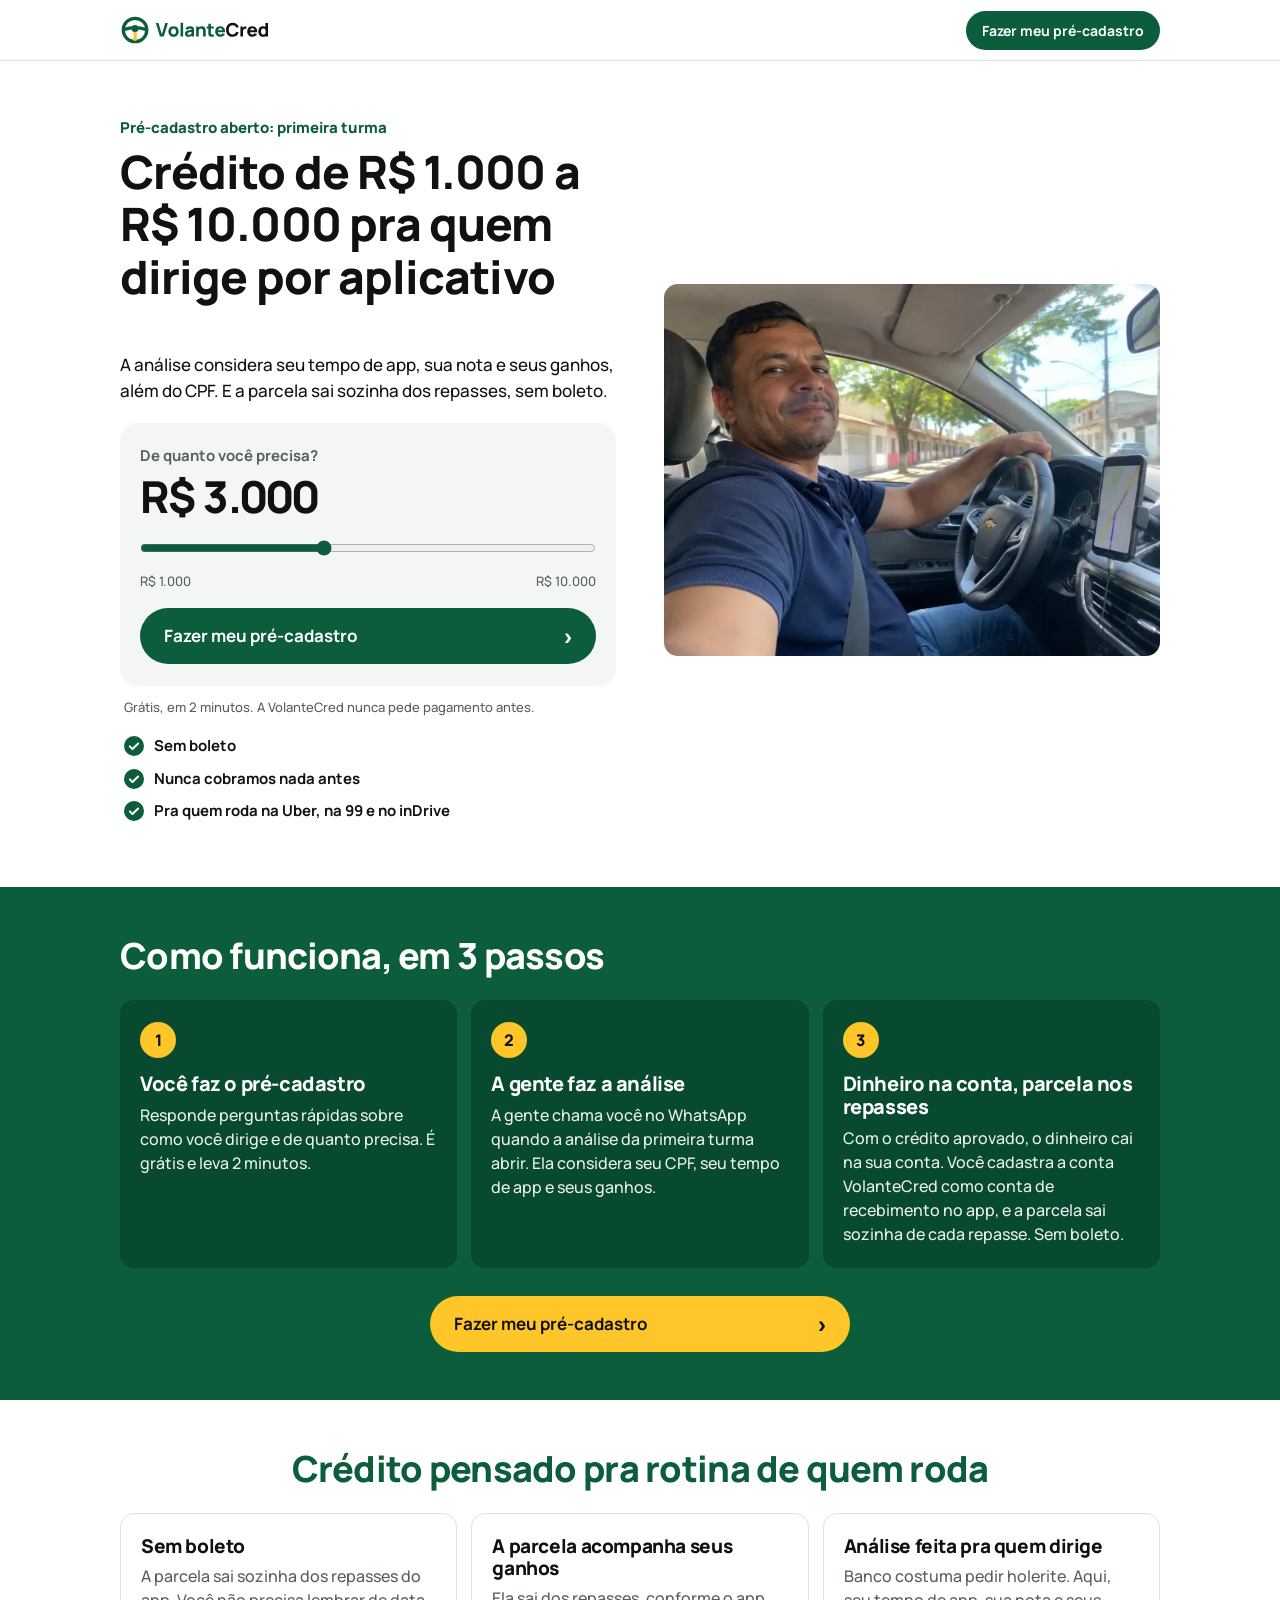
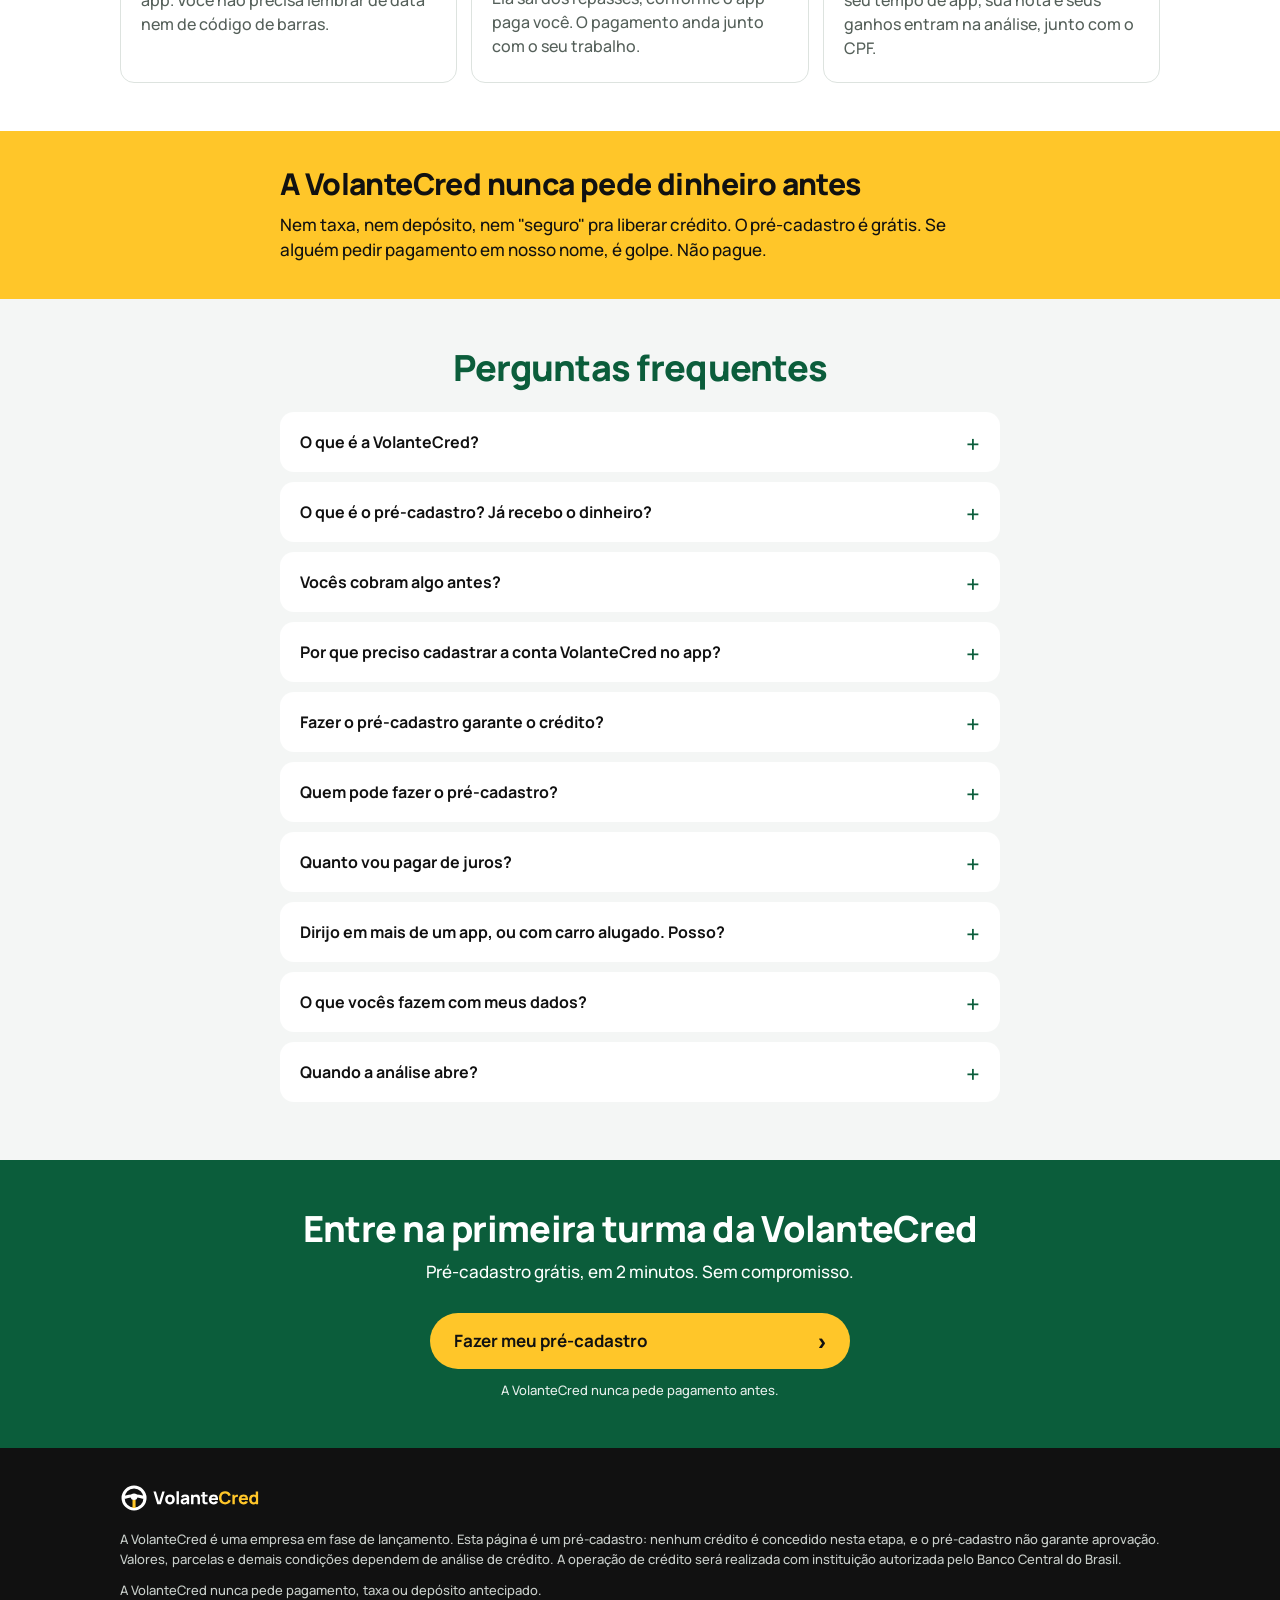
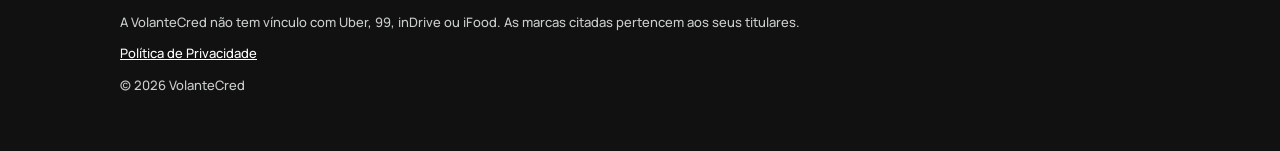
==== index.html @ 7fc00320 "Copy do Copy Chief na página e no quiz de 14 telas Co-Authored-By: Claude <noreply@anthropic.com>" ====
<!doctype html>
<html lang="pt-BR">
<head>
<meta charset="utf-8">
<meta name="viewport" content="width=device-width,initial-scale=1">
<title>VolanteCred | Crédito pra motorista de aplicativo</title>
<meta name="description" content="Pré-cadastro de crédito de R$ 1.000 a R$ 10.000 pra quem dirige por aplicativo. A parcela sai dos repasses do app, sem boleto. Grátis e sujeito a análise.">
<meta name="theme-color" content="#0B5D3B">
<link rel="icon" href="assets/favicon.png">
<link rel="apple-touch-icon" href="assets/apple-touch-icon.png">
<link rel="preload" href="assets/manrope-800.woff2" as="font" type="font/woff2" crossorigin>
<link rel="stylesheet" href="assets/site.css">
<meta name="robots" content="noindex">
<meta property="og:title" content="VolanteCred | Crédito pra motorista de aplicativo">
<meta property="og:description" content="Pré-cadastro de crédito de R$ 1.000 a R$ 10.000 pra quem dirige por aplicativo. A parcela sai dos repasses do app, sem boleto. Grátis e sujeito a análise.">
<meta property="og:image" content="assets/motorista.webp">
</head>
<body>

<div class="lp">
<header class="top"><div class="wrap">
  <img src="assets/volantecred-logo.svg" alt="VolanteCred" width="150" height="30">
  <button class="pill" data-quiz>Fazer meu pré-cadastro</button>
</div></header>

<main>
<section class="hero"><div class="wrap">
  <div>
    <p class="eyebrow">Pré-cadastro aberto: primeira turma</p>
    <h1>Crédito de R$ 1.000 a R$ 10.000 pra quem dirige por aplicativo</h1>
  </div>
  <img class="foto" src="assets/motorista.webp" srcset="assets/motorista-640.webp 640w, assets/motorista.webp 1100w" sizes="(min-width:860px) 500px, 100vw" width="1100" height="829" alt="Motorista de aplicativo dentro do carro" fetchpriority="high">
  <div>
    <p class="sub">A análise considera seu tempo de app, sua nota e seus ganhos, além do CPF. E a parcela sai sozinha dos repasses, sem boleto.</p>
    <div class="card">
      <label for="rng">De quanto você precisa?</label>
      <div class="valor" id="val">R$ 3.000</div>
      <input type="range" id="rng" min="0" max="5" step="1" value="2" aria-label="Valor">
      <div class="faixa"><span>R$ 1.000</span><span>R$ 10.000</span></div>
      <button class="btn" data-quiz>Fazer meu pré-cadastro</button>
    </div>
    <p class="nota">Grátis, em 2 minutos. A VolanteCred nunca pede pagamento antes.</p>
    <ul class="selos">
      <li><svg viewBox="0 0 24 24" width="20" height="20" aria-hidden="true"><circle cx="12" cy="12" r="12" fill="#0B5D3B"/><path d="M7 12.5l3.2 3.2L17 9" fill="none" stroke="#fff" stroke-width="2.4" stroke-linecap="round" stroke-linejoin="round"/></svg><span>Sem boleto</span></li>
      <li><svg viewBox="0 0 24 24" width="20" height="20" aria-hidden="true"><circle cx="12" cy="12" r="12" fill="#0B5D3B"/><path d="M7 12.5l3.2 3.2L17 9" fill="none" stroke="#fff" stroke-width="2.4" stroke-linecap="round" stroke-linejoin="round"/></svg><span>Nunca cobramos nada antes</span></li>
      <li><svg viewBox="0 0 24 24" width="20" height="20" aria-hidden="true"><circle cx="12" cy="12" r="12" fill="#0B5D3B"/><path d="M7 12.5l3.2 3.2L17 9" fill="none" stroke="#fff" stroke-width="2.4" stroke-linecap="round" stroke-linejoin="round"/></svg><span>Pra quem roda na Uber, na 99 e no inDrive</span></li>
    </ul>
  </div>
</div></section>

<section class="verde"><div class="wrap">
  <h2>Como funciona, em 3 passos</h2>
  <div class="trio">
    <div class="passo"><span class="n">1</span><h3>Você faz o pré-cadastro</h3><p>Responde perguntas rápidas sobre como você dirige e de quanto precisa. É grátis e leva 2 minutos.</p></div>
    <div class="passo"><span class="n">2</span><h3>A gente faz a análise</h3><p>A gente chama você no WhatsApp quando a análise da primeira turma abrir. Ela considera seu CPF, seu tempo de app e seus ganhos.</p></div>
    <div class="passo"><span class="n">3</span><h3>Dinheiro na conta, parcela nos repasses</h3><p>Com o crédito aprovado, o dinheiro cai na sua conta. Você cadastra a conta VolanteCred como conta de recebimento no app, e a parcela sai sozinha de cada repasse. Sem boleto.</p></div>
  </div>
  <div class="cta2"><button class="btn amarelo" data-quiz>Fazer meu pré-cadastro</button></div>
</div></section>

<section class="sec"><div class="wrap">
  <h2>Crédito pensado pra rotina de quem roda</h2>
  <div class="trio">
    <div class="vant"><h3>Sem boleto</h3><p>A parcela sai sozinha dos repasses do app. Você não precisa lembrar de data nem de código de barras.</p></div>
    <div class="vant"><h3>A parcela acompanha seus ganhos</h3><p>Ela sai dos repasses, conforme o app paga você. O pagamento anda junto com o seu trabalho.</p></div>
    <div class="vant"><h3>Análise feita pra quem dirige</h3><p>Banco costuma pedir holerite. Aqui, seu tempo de app, sua nota e seus ganhos entram na análise, junto com o CPF.</p></div>
  </div>
</div></section>

<section class="alerta"><div class="wrap">
  <h2>A VolanteCred nunca pede dinheiro antes</h2>
  <p>Nem taxa, nem depósito, nem "seguro" pra liberar crédito. O pré-cadastro é grátis. Se alguém pedir pagamento em nosso nome, é golpe. Não pague.</p>
</div></section>

<section class="sec cinza"><div class="wrap">
  <h2>Perguntas frequentes</h2>
  <div class="faq">
    <details><summary>O que é a VolanteCred?</summary><p>É uma empresa de crédito pra motorista de aplicativo, em fase de lançamento. O crédito vai de R$ 1.000 a R$ 10.000, e a parcela é descontada dos repasses do app, sem boleto.</p></details>
    <details><summary>O que é o pré-cadastro? Já recebo o dinheiro?</summary><p>Ainda não. O pré-cadastro coloca você na primeira turma. Nenhum crédito é liberado nesta etapa. Quando a análise abrir, a gente chama você no WhatsApp.</p></details>
    <details><summary>Vocês cobram algo antes?</summary><p>Não. Nunca. O pré-cadastro é grátis, e a VolanteCred não pede taxa, depósito nem pagamento antecipado pra liberar crédito. Se alguém pedir dinheiro em nosso nome, é golpe.</p></details>
    <details><summary>Por que preciso cadastrar a conta VolanteCred no app?</summary><p>Porque é assim que a parcela sai sozinha. Você coloca a conta VolanteCred como conta de recebimento no app. O repasse cai nela, a parcela é descontada e o restante fica com você. Isso só acontece se o crédito for aprovado e você aceitar as condições. No pré-cadastro, você não muda nada no app.</p></details>
    <details><summary>Fazer o pré-cadastro garante o crédito?</summary><p>Não. O pré-cadastro coloca você na primeira turma. A aprovação, o valor e as parcelas dependem de análise de crédito.</p></details>
    <details><summary>Quem pode fazer o pré-cadastro?</summary><p>Todo motorista de aplicativo. A análise considera o CPF, seu histórico no app e seus ganhos. A gente não promete aprovação pra ninguém.</p></details>
    <details><summary>Quanto vou pagar de juros?</summary><p>As condições dependem da análise de cada motorista. Antes de fechar, você vê o valor de cada parcela e o custo total, por escrito. Só segue se concordar.</p></details>
    <details><summary>Dirijo em mais de um app, ou com carro alugado. Posso?</summary><p>Pode. O pré-cadastro vale pra quem roda na Uber, na 99, no inDrive ou em mais de um app, com carro próprio, financiado ou alugado.</p></details>
    <details><summary>O que vocês fazem com meus dados?</summary><p>Seus dados são usados pra pré-análise de crédito e pra falar com você pelo WhatsApp, como está na <a href="privacidade.html">Política de Privacidade</a>. O pré-cadastro não pede senha de banco nem de aplicativo.</p></details>
    <details><summary>Quando a análise abre?</summary><p>Ainda não temos data fechada. Quem faz o pré-cadastro é avisado pelo WhatsApp quando abrir.</p></details>
  </div>
</div></section>

<section class="final"><div class="wrap">
  <h2>Entre na primeira turma da VolanteCred</h2>
  <p>Pré-cadastro grátis, em 2 minutos. Sem compromisso.</p>
  <div class="cta2"><button class="btn amarelo" data-quiz>Fazer meu pré-cadastro</button></div>
  <p class="mini">A VolanteCred nunca pede pagamento antes.</p>
</div></section>
</main>

<footer><div class="wrap">
  <img src="assets/volantecred-logo-branco.svg" alt="VolanteCred" width="140" height="28">
  <p>A VolanteCred é uma empresa em fase de lançamento. Esta página é um pré-cadastro: nenhum crédito é concedido nesta etapa, e o pré-cadastro não garante aprovação. Valores, parcelas e demais condições dependem de análise de crédito. A operação de crédito será realizada com instituição autorizada pelo Banco Central do Brasil.</p>
  <p>A VolanteCred nunca pede pagamento, taxa ou depósito antecipado.</p>
  <p>A VolanteCred não tem vínculo com Uber, 99, inDrive ou iFood. As marcas citadas pertencem aos seus titulares.</p>
  <p><a href="privacidade.html">Política de Privacidade</a></p>
  <p>© 2026 VolanteCred</p>
</div></footer>
</div>

<div class="quiz" id="quiz" aria-live="polite">
  <div class="qtop">
    <div class="qbar">
      <button class="volta" id="volta" aria-label="Voltar">‹</button>
      <img src="assets/volantecred-logo.svg" alt="VolanteCred" width="120" height="24">
      <span class="cont" id="cont"></span>
    </div>
    <div class="prog"><i id="prog"></i></div>
  </div>
  <div class="qbody" id="qbody"></div>
</div>

<script src="assets/config.js"></script>
<script src="assets/quiz.js"></script>
</body>
</html>
---- assets/site.css ----
@font-face{font-family:Manrope;font-weight:500;font-display:swap;src:url(manrope-500.woff2) format("woff2")}
@font-face{font-family:Manrope;font-weight:700;font-display:swap;src:url(manrope-700.woff2) format("woff2")}
@font-face{font-family:Manrope;font-weight:800;font-display:swap;src:url(manrope-800.woff2) format("woff2")}
:root{--g:#0B5D3B;--g2:#084A2F;--y:#FFC629;--k:#111;--bg:#F4F6F5;--mut:#55605A;--line:#DDE3DF}
*{box-sizing:border-box}
html{-webkit-text-size-adjust:100%}
body{margin:0;font-family:Manrope,system-ui,-apple-system,"Segoe UI",Roboto,sans-serif;font-weight:500;color:var(--k);background:#fff;font-size:16px;line-height:1.5}
img{max-width:100%;height:auto;display:block}
a{color:var(--g)}
h1,h2,h3{font-weight:800;letter-spacing:-.02em;line-height:1.15;margin:0}
.wrap{max-width:1080px;margin:0 auto;padding:0 20px}
.top{position:sticky;top:0;z-index:5;background:#fff;border-bottom:1px solid var(--line)}
.top .wrap{display:flex;align-items:center;justify-content:space-between;height:60px}
.top img{height:26px;width:auto}
.pill{display:inline-flex;align-items:center;justify-content:center;border:0;border-radius:999px;background:var(--g);color:#fff;font:700 13px Manrope,sans-serif;padding:10px 13px;white-space:nowrap;cursor:pointer;text-decoration:none}
.hero{padding:28px 0 36px}
.eyebrow{color:var(--g);font-weight:800;font-size:15px;margin:0 0 6px}
.hero h1{font-size:32px}
.hero .foto{border-radius:14px;margin:20px 0 16px;width:100%;aspect-ratio:4/3;object-fit:cover;background:var(--bg)}
.hero p.sub{margin:0 0 20px;font-size:17px}
.card{background:var(--bg);border-radius:18px;padding:22px 20px}
.card label{display:block;font-weight:700;font-size:15px;color:var(--mut)}
.valor{font-size:44px;font-weight:800;letter-spacing:-.03em;line-height:1.1;margin:4px 0 10px;font-variant-numeric:tabular-nums}
input[type=range]{width:100%;height:36px;accent-color:var(--g);margin:0}
.faixa{display:flex;justify-content:space-between;font-size:13px;color:var(--mut);margin-bottom:16px}
.btn{display:flex;align-items:center;justify-content:space-between;width:100%;border:0;border-radius:999px;background:var(--g);color:#fff;font:700 17px Manrope,sans-serif;padding:16px 24px;cursor:pointer;min-height:56px}
.btn:disabled{opacity:.45;cursor:default}
.btn::after{content:"›";font-size:24px;line-height:1;margin-left:12px}
.nota{font-size:13px;color:var(--mut);margin:12px 4px 0}
.verde{background:var(--g);color:#fff;padding:48px 0}
.verde h2{font-size:28px;margin-bottom:24px}
.passo{background:var(--g2);border-radius:14px;padding:22px 20px;margin-bottom:10px}
.passo .n{display:inline-flex;width:36px;height:36px;border-radius:50%;background:var(--y);color:var(--k);font-weight:800;align-items:center;justify-content:center;margin-bottom:14px}
.passo h3{font-size:20px;margin-bottom:8px}
.passo p{margin:0;opacity:.92}
.sec{padding:48px 0}
.sec h2{font-size:28px;color:var(--g);text-align:center;margin-bottom:24px}
.vant{border:1px solid var(--line);border-radius:14px;padding:22px 20px;margin-bottom:10px}
.vant h3{font-size:19px;margin-bottom:6px}
.vant p{margin:0;color:var(--mut)}
.cinza{background:var(--bg)}
details{background:#fff;border-radius:14px;margin-bottom:10px;padding:0 20px}
summary{font-weight:700;padding:18px 28px 18px 0;cursor:pointer;list-style:none;position:relative}
summary::-webkit-details-marker{display:none}
summary::after{content:"+";position:absolute;right:0;top:14px;font-size:24px;font-weight:500;color:var(--g)}
details[open] summary::after{content:"−"}
details p{margin:0;padding:0 0 18px;color:var(--mut)}
.cta2{max-width:420px;margin:28px auto 0}
footer{background:var(--k);color:#C9CFCB;padding:36px 0 44px;font-size:13px}
footer img{height:28px;width:auto;margin-bottom:18px}
footer p{margin:0 0 12px}
footer a{color:#fff}
.selos{list-style:none;margin:18px 4px 0;padding:0;display:flex;flex-direction:column;gap:10px}
.selos li{display:flex;align-items:center;gap:10px;font-weight:700;font-size:15px}
.selos svg{flex:none}
.btn.amarelo{background:var(--y);color:var(--k)}
.alerta{background:var(--y);padding:36px 0}
.alerta .wrap{max-width:760px}
.alerta h2{font-size:24px;margin-bottom:10px}
.alerta p{margin:0;font-size:17px}
.final{background:var(--g);color:#fff;padding:48px 0;text-align:center}
.final h2{font-size:28px;margin-bottom:10px}
.final p{margin:0;font-size:17px}
.final .mini{font-size:13px;opacity:.9;margin-top:12px}
/* quiz */
.quiz{display:none;min-height:100vh;min-height:100dvh;background:#fff}
body.q .quiz{display:block}
body.q .lp{display:none}
.qtop{position:sticky;top:0;background:#fff;z-index:5;padding:14px 20px 12px;max-width:560px;margin:0 auto}
.qbar{display:flex;align-items:center;gap:12px}
.volta{border:0;background:var(--bg);width:40px;height:40px;border-radius:50%;font-size:22px;line-height:1;cursor:pointer;color:var(--k);flex:none}
.volta[hidden]{display:block;visibility:hidden}
.qbar img{height:24px;width:auto;margin:0 auto}
.cont{width:40px;flex:none}
.prog{height:6px;border-radius:3px;background:var(--bg);margin-top:12px;overflow:hidden}
.prog i{display:block;height:100%;width:0;background:var(--g);border-radius:3px;transition:width .25s}
.qbody{max-width:560px;margin:0 auto;padding:18px 20px 40px}
.qbody .av{color:var(--g);font-weight:800;font-size:14px;margin:0 0 6px}
.qbody h2{font-size:24px;margin-bottom:6px}
.qbody .dica{color:var(--mut);margin:0 0 16px;font-size:15px}
.ops{display:flex;flex-direction:column;gap:10px;margin:18px 0 20px}
.op{display:flex;align-items:center;gap:12px;width:100%;text-align:left;border:2px solid var(--line);background:#fff;border-radius:14px;padding:16px 18px;font:700 17px Manrope,sans-serif;color:var(--k);cursor:pointer;min-height:58px}
.op .m{flex:none;width:22px;height:22px;border-radius:50%;border:2px solid #AEB8B2}
.op.multi .m{border-radius:6px}
.op.on{border-color:var(--g);background:#EEF6F1}
.op.on .m{border-color:var(--g);background:var(--g);box-shadow:inset 0 0 0 4px #fff}
.campo{margin:14px 0}
.campo label{display:block;font-weight:700;font-size:15px;margin-bottom:6px}
.campo label small{font-weight:500;color:var(--mut)}
.campo input,.campo select{width:100%;border:2px solid var(--line);border-radius:12px;padding:14px 14px;font:500 17px Manrope,sans-serif;color:var(--k);background:#fff;min-height:54px;appearance:none;-webkit-appearance:none}
.campo input:focus,.campo select:focus{outline:0;border-color:var(--g)}
.campo.err input,.campo.err select{border-color:#C62828}
.campo .e{display:none;color:#C62828;font-size:13px;margin-top:5px}
.campo.err .e{display:block}
.hp{position:absolute;left:-9999px;width:1px;height:1px;opacity:0}
.aceite{display:flex;gap:12px;align-items:flex-start;border:2px solid var(--line);border-radius:14px;padding:16px;margin:18px 0 8px;cursor:pointer}
.aceite input{flex:none;width:24px;height:24px;margin:1px 0 0;accent-color:var(--g)}
.aceite.err{border-color:#C62828}
.erro{color:#C62828;font-size:14px;margin:10px 0}
.seg{font-size:13px;color:var(--mut);margin-top:14px}
.fim{text-align:center;padding-top:40px}
.fim .ok{width:72px;height:72px;border-radius:50%;background:var(--g);color:#fff;font-size:38px;display:flex;align-items:center;justify-content:center;margin:0 auto 20px}
.fim h2{font-size:28px;margin-bottom:12px}
.fim p{color:var(--mut);font-size:17px}
.fim .imp{background:#FFF4CC;border-radius:14px;padding:16px 18px;color:var(--k);font-size:15px;text-align:left;margin-top:22px}
/* legal */
.legal{max-width:720px;margin:0 auto;padding:32px 20px 56px}
.legal h1{font-size:30px;margin-bottom:8px}
.legal h2{font-size:20px;margin:28px 0 8px;color:var(--g)}
.legal p,.legal li{color:#2B332E}
@media(min-width:860px){
 .hero{padding:56px 0 64px}
 .hero .wrap{display:grid;grid-template-columns:1fr 1fr;gap:48px;align-items:center}
 .hero h1{font-size:46px}
 .hero .foto{margin:0;grid-column:2;grid-row:1/span 2}
 .trio{display:grid;grid-template-columns:repeat(3,1fr);gap:14px}
 .trio>*{margin:0}
 .verde h2,.sec h2,.final h2{font-size:36px}
 .alerta h2{font-size:30px}
 .top img{height:30px}
 .pill{font-size:14px;padding:10px 16px}
 .faq{max-width:720px;margin:0 auto}
}
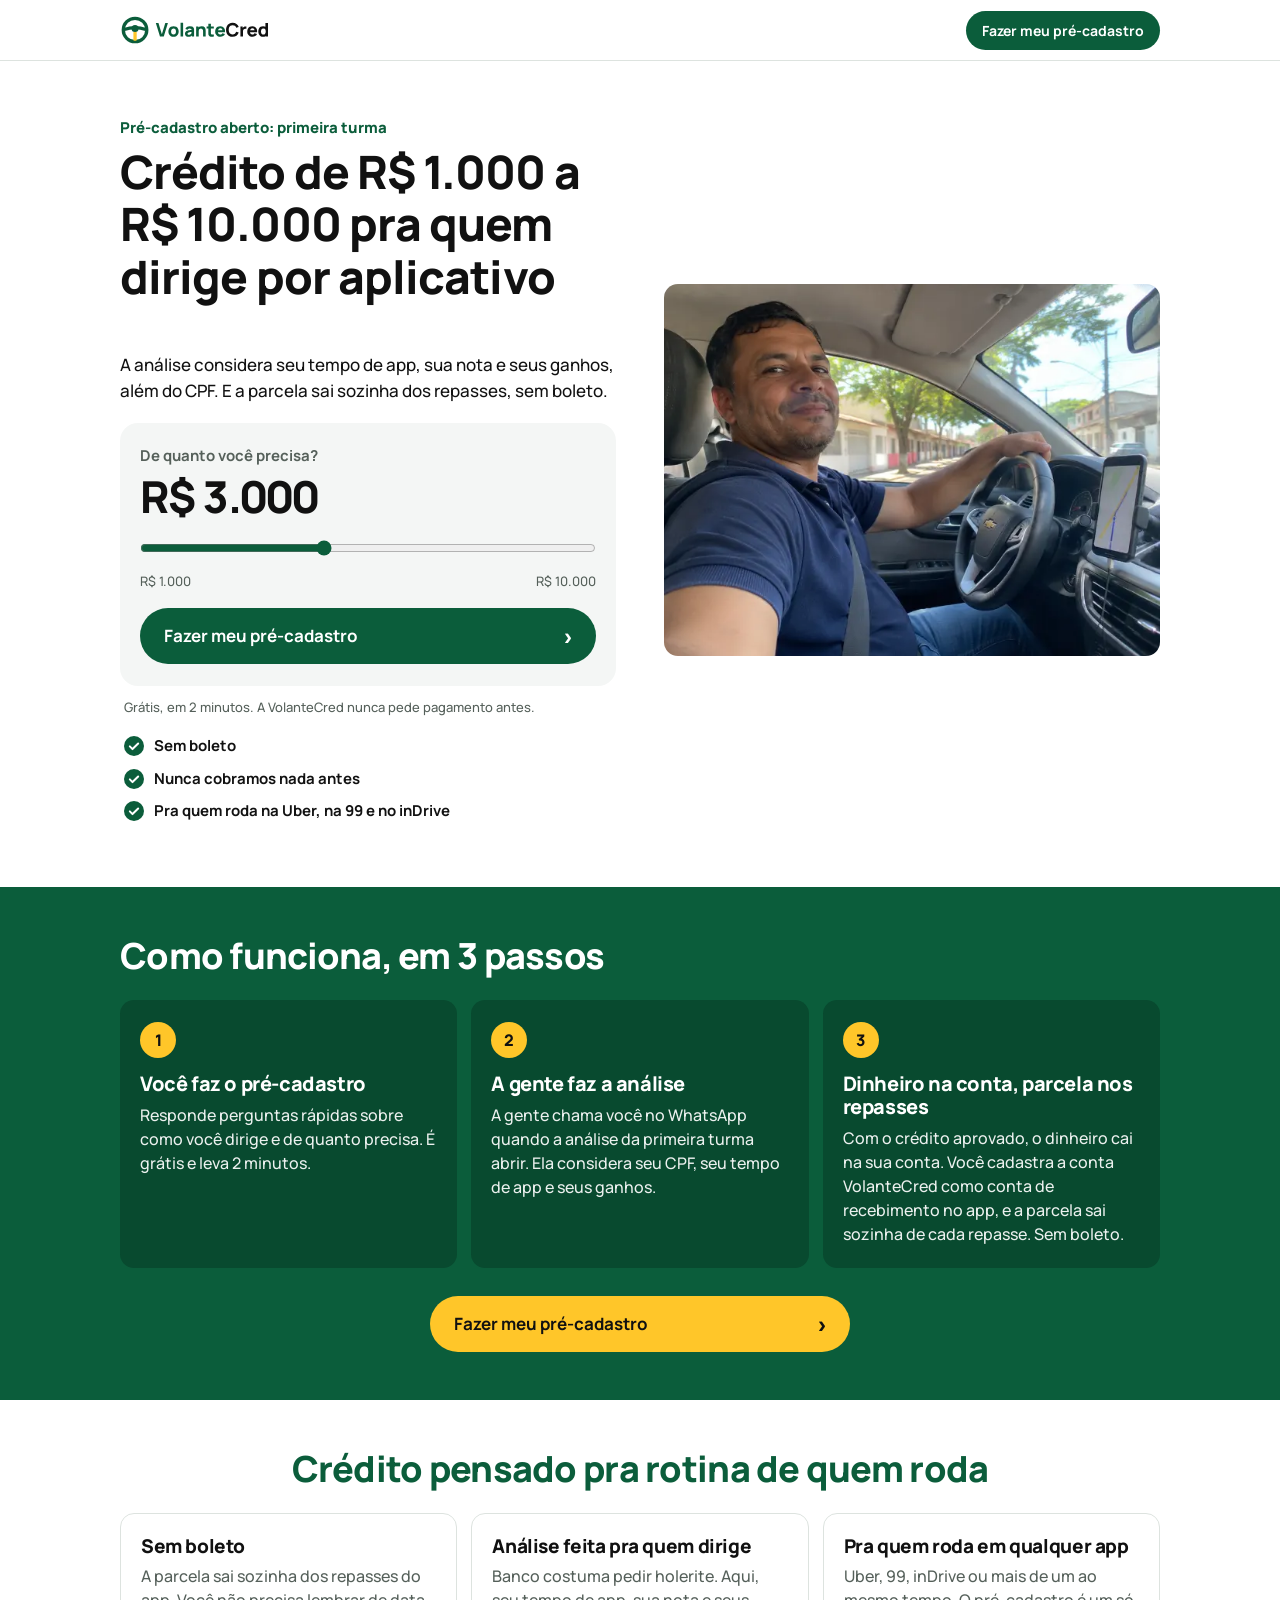
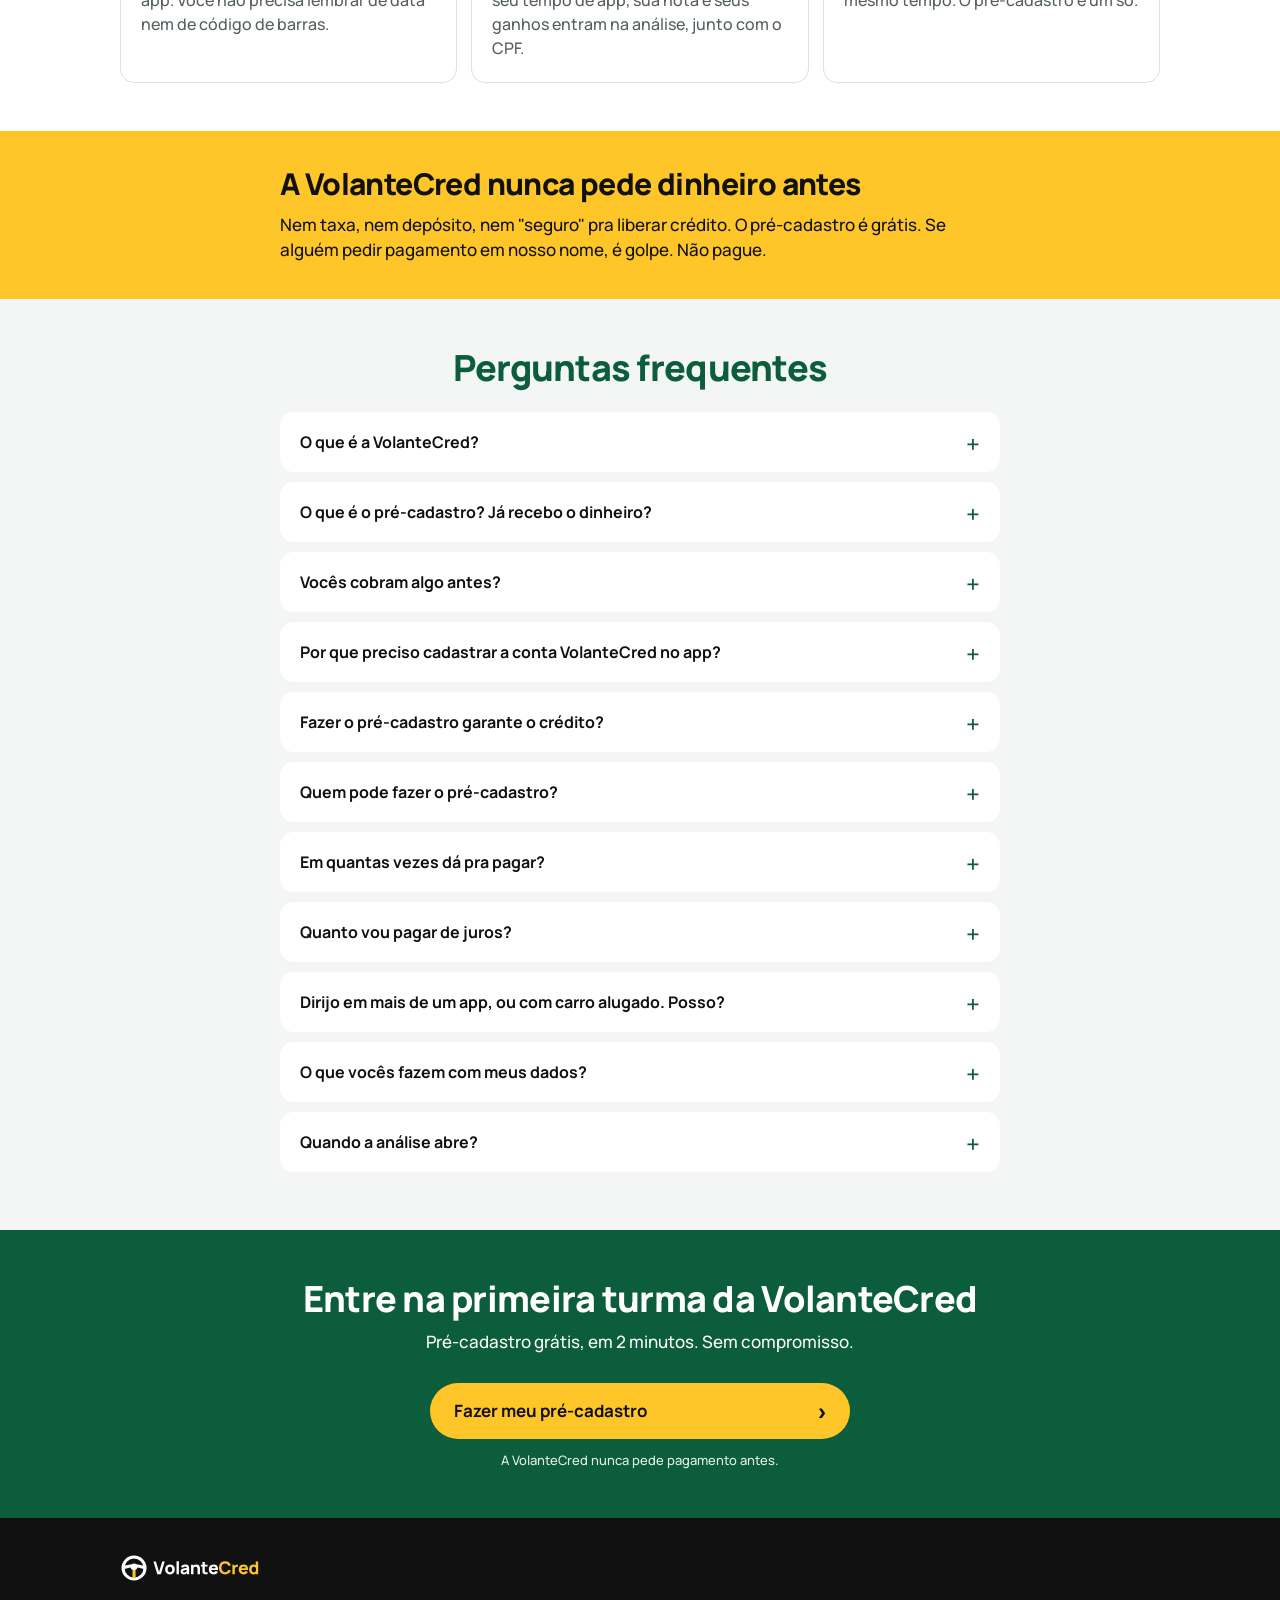
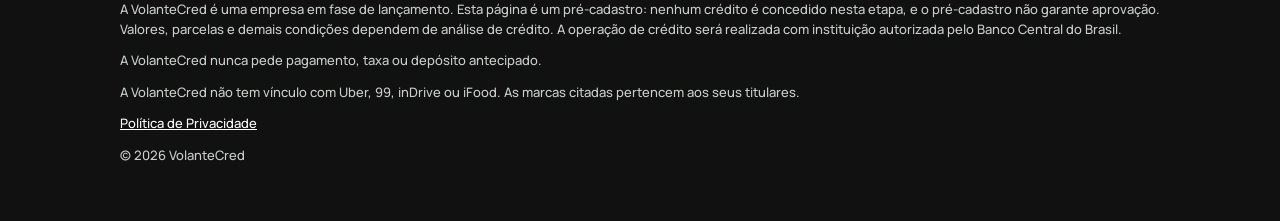
==== commit be23d606: "Página: sai a vantagem da parcela variável, entra FAQ das parcelas Co-Authored-By: Claude <noreply@a" ====
--- a/index.html
+++ b/index.html
@@ -62,8 +62,8 @@
   <h2>Crédito pensado pra rotina de quem roda</h2>
   <div class="trio">
     <div class="vant"><h3>Sem boleto</h3><p>A parcela sai sozinha dos repasses do app. Você não precisa lembrar de data nem de código de barras.</p></div>
-    <div class="vant"><h3>A parcela acompanha seus ganhos</h3><p>Ela sai dos repasses, conforme o app paga você. O pagamento anda junto com o seu trabalho.</p></div>
     <div class="vant"><h3>Análise feita pra quem dirige</h3><p>Banco costuma pedir holerite. Aqui, seu tempo de app, sua nota e seus ganhos entram na análise, junto com o CPF.</p></div>
+    <div class="vant"><h3>Pra quem roda em qualquer app</h3><p>Uber, 99, inDrive ou mais de um ao mesmo tempo. O pré-cadastro é um só.</p></div>
   </div>
 </div></section>
 
@@ -81,6 +81,7 @@
     <details><summary>Por que preciso cadastrar a conta VolanteCred no app?</summary><p>Porque é assim que a parcela sai sozinha. Você coloca a conta VolanteCred como conta de recebimento no app. O repasse cai nela, a parcela é descontada e o restante fica com você. Isso só acontece se o crédito for aprovado e você aceitar as condições. No pré-cadastro, você não muda nada no app.</p></details>
     <details><summary>Fazer o pré-cadastro garante o crédito?</summary><p>Não. O pré-cadastro coloca você na primeira turma. A aprovação, o valor e as parcelas dependem de análise de crédito.</p></details>
     <details><summary>Quem pode fazer o pré-cadastro?</summary><p>Todo motorista de aplicativo. A análise considera o CPF, seu histórico no app e seus ganhos. A gente não promete aprovação pra ninguém.</p></details>
+    <details><summary>Em quantas vezes dá pra pagar?</summary><p>No pré-cadastro, você escolhe entre 6, 10 ou 12 parcelas mensais. As condições finais dependem da análise.</p></details>
     <details><summary>Quanto vou pagar de juros?</summary><p>As condições dependem da análise de cada motorista. Antes de fechar, você vê o valor de cada parcela e o custo total, por escrito. Só segue se concordar.</p></details>
     <details><summary>Dirijo em mais de um app, ou com carro alugado. Posso?</summary><p>Pode. O pré-cadastro vale pra quem roda na Uber, na 99, no inDrive ou em mais de um app, com carro próprio, financiado ou alugado.</p></details>
     <details><summary>O que vocês fazem com meus dados?</summary><p>Seus dados são usados pra pré-análise de crédito e pra falar com você pelo WhatsApp, como está na <a href="privacidade.html">Política de Privacidade</a>. O pré-cadastro não pede senha de banco nem de aplicativo.</p></details>
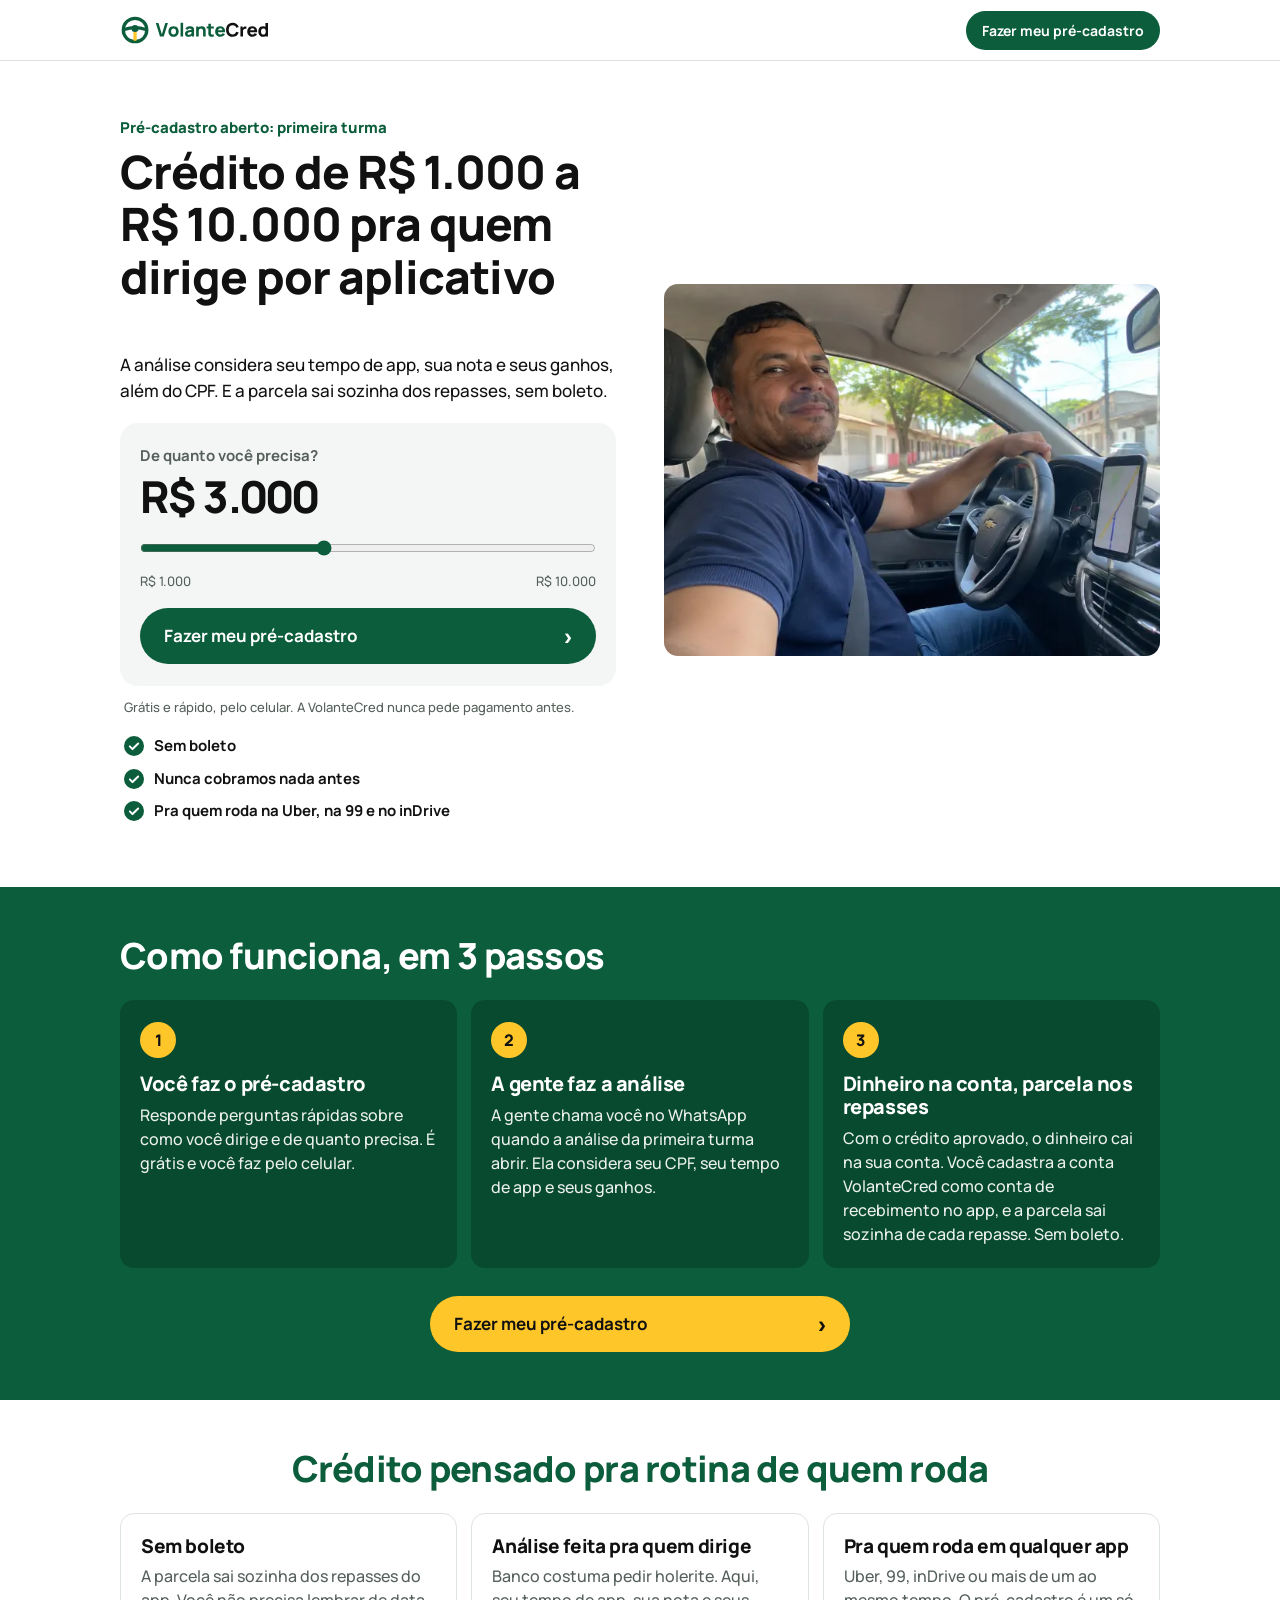
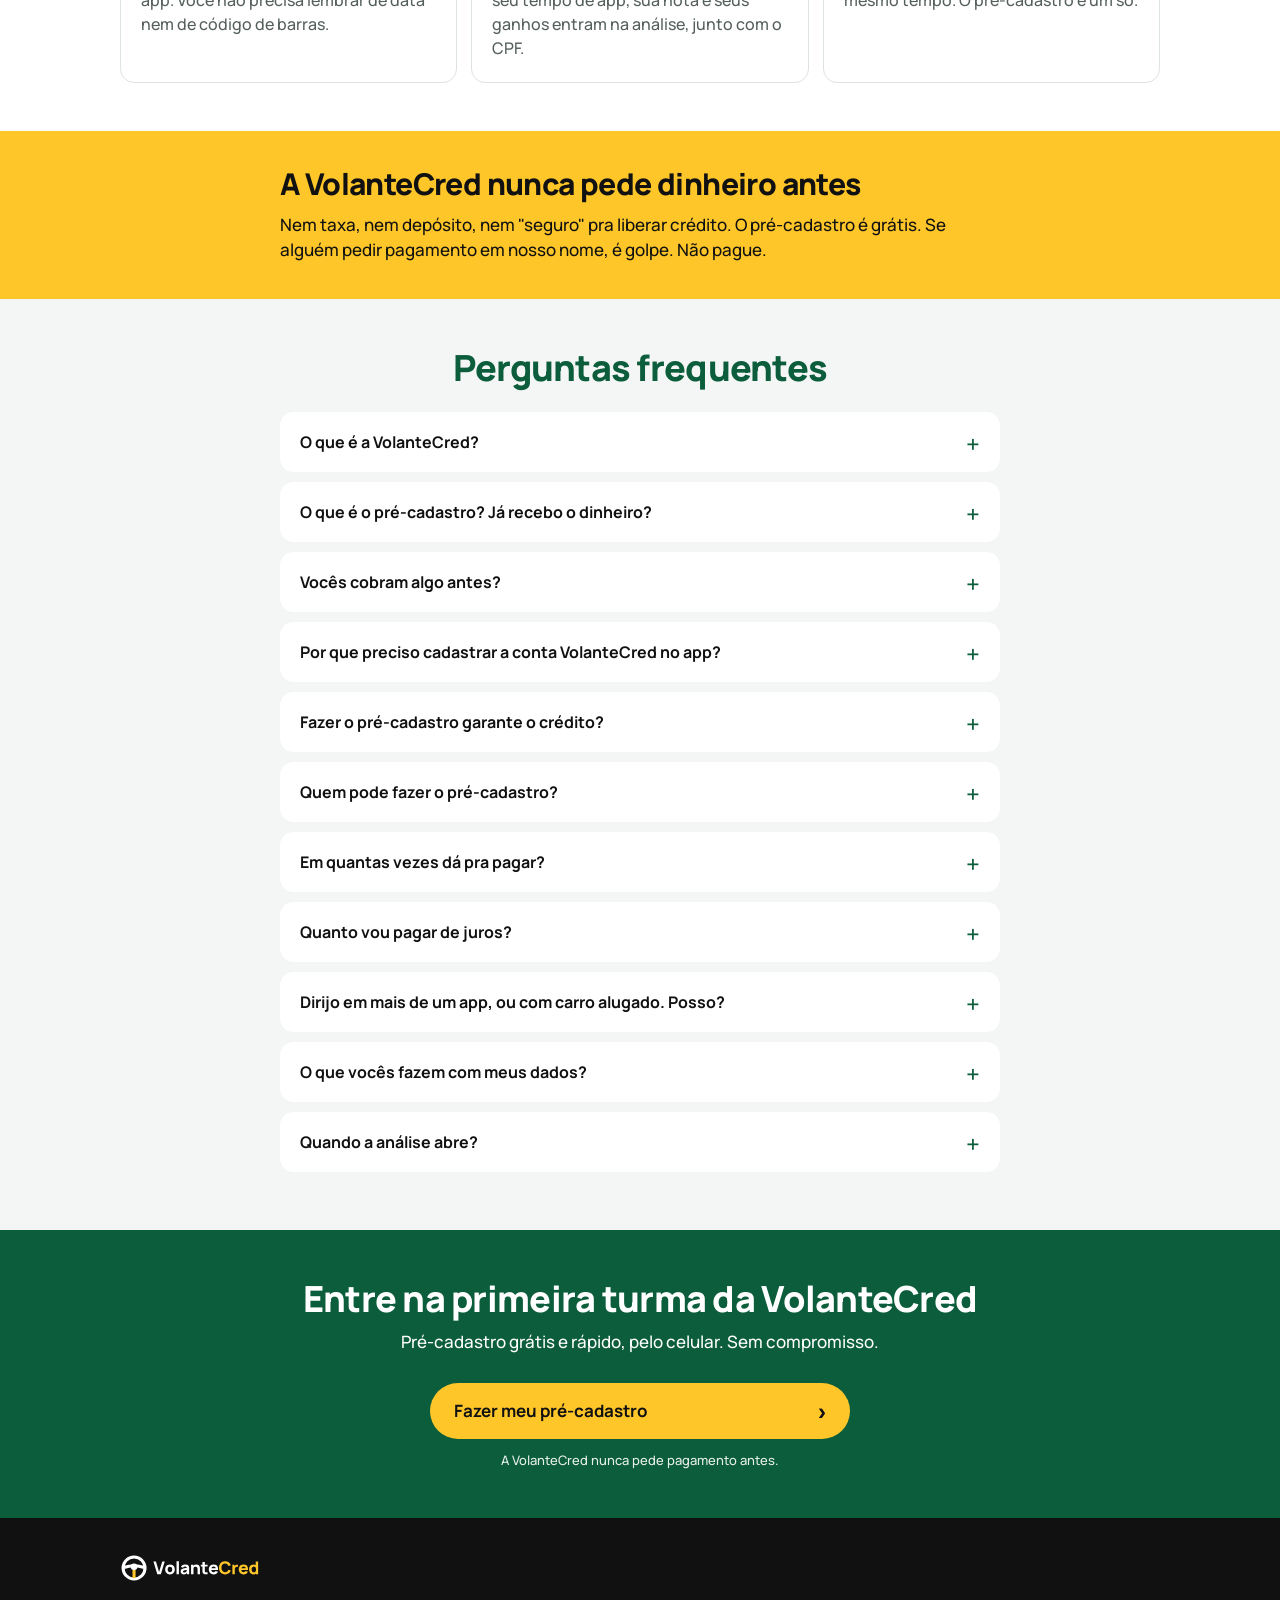
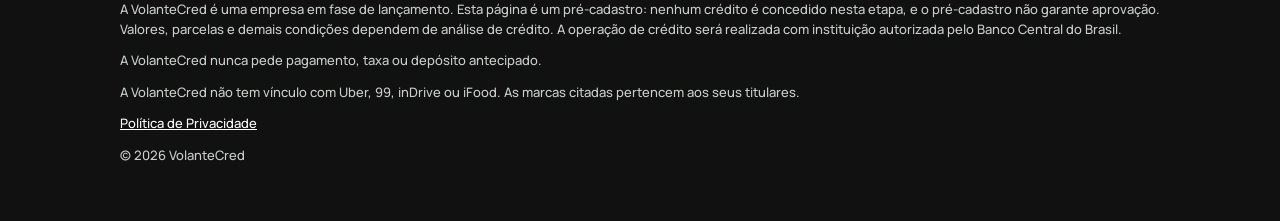
==== commit ca88c0b2: "Tira o tempo não medido do pré-cadastro Co-Authored-By: Claude <noreply@anthropic.com>" ====
--- a/index.html
+++ b/index.html
@@ -39,7 +39,7 @@
       <div class="faixa"><span>R$ 1.000</span><span>R$ 10.000</span></div>
       <button class="btn" data-quiz>Fazer meu pré-cadastro</button>
     </div>
-    <p class="nota">Grátis, em 2 minutos. A VolanteCred nunca pede pagamento antes.</p>
+    <p class="nota">Grátis e rápido, pelo celular. A VolanteCred nunca pede pagamento antes.</p>
     <ul class="selos">
       <li><svg viewBox="0 0 24 24" width="20" height="20" aria-hidden="true"><circle cx="12" cy="12" r="12" fill="#0B5D3B"/><path d="M7 12.5l3.2 3.2L17 9" fill="none" stroke="#fff" stroke-width="2.4" stroke-linecap="round" stroke-linejoin="round"/></svg><span>Sem boleto</span></li>
       <li><svg viewBox="0 0 24 24" width="20" height="20" aria-hidden="true"><circle cx="12" cy="12" r="12" fill="#0B5D3B"/><path d="M7 12.5l3.2 3.2L17 9" fill="none" stroke="#fff" stroke-width="2.4" stroke-linecap="round" stroke-linejoin="round"/></svg><span>Nunca cobramos nada antes</span></li>
@@ -51,7 +51,7 @@
 <section class="verde"><div class="wrap">
   <h2>Como funciona, em 3 passos</h2>
   <div class="trio">
-    <div class="passo"><span class="n">1</span><h3>Você faz o pré-cadastro</h3><p>Responde perguntas rápidas sobre como você dirige e de quanto precisa. É grátis e leva 2 minutos.</p></div>
+    <div class="passo"><span class="n">1</span><h3>Você faz o pré-cadastro</h3><p>Responde perguntas rápidas sobre como você dirige e de quanto precisa. É grátis e você faz pelo celular.</p></div>
     <div class="passo"><span class="n">2</span><h3>A gente faz a análise</h3><p>A gente chama você no WhatsApp quando a análise da primeira turma abrir. Ela considera seu CPF, seu tempo de app e seus ganhos.</p></div>
     <div class="passo"><span class="n">3</span><h3>Dinheiro na conta, parcela nos repasses</h3><p>Com o crédito aprovado, o dinheiro cai na sua conta. Você cadastra a conta VolanteCred como conta de recebimento no app, e a parcela sai sozinha de cada repasse. Sem boleto.</p></div>
   </div>
@@ -91,7 +91,7 @@
 
 <section class="final"><div class="wrap">
   <h2>Entre na primeira turma da VolanteCred</h2>
-  <p>Pré-cadastro grátis, em 2 minutos. Sem compromisso.</p>
+  <p>Pré-cadastro grátis e rápido, pelo celular. Sem compromisso.</p>
   <div class="cta2"><button class="btn amarelo" data-quiz>Fazer meu pré-cadastro</button></div>
   <p class="mini">A VolanteCred nunca pede pagamento antes.</p>
 </div></section>
@@ -120,6 +120,6 @@
 </div>
 
 <script src="assets/config.js"></script>
-<script src="assets/quiz.js"></script>
+<script src="assets/quiz.js?v=1111b"></script>
 </body>
 </html>
